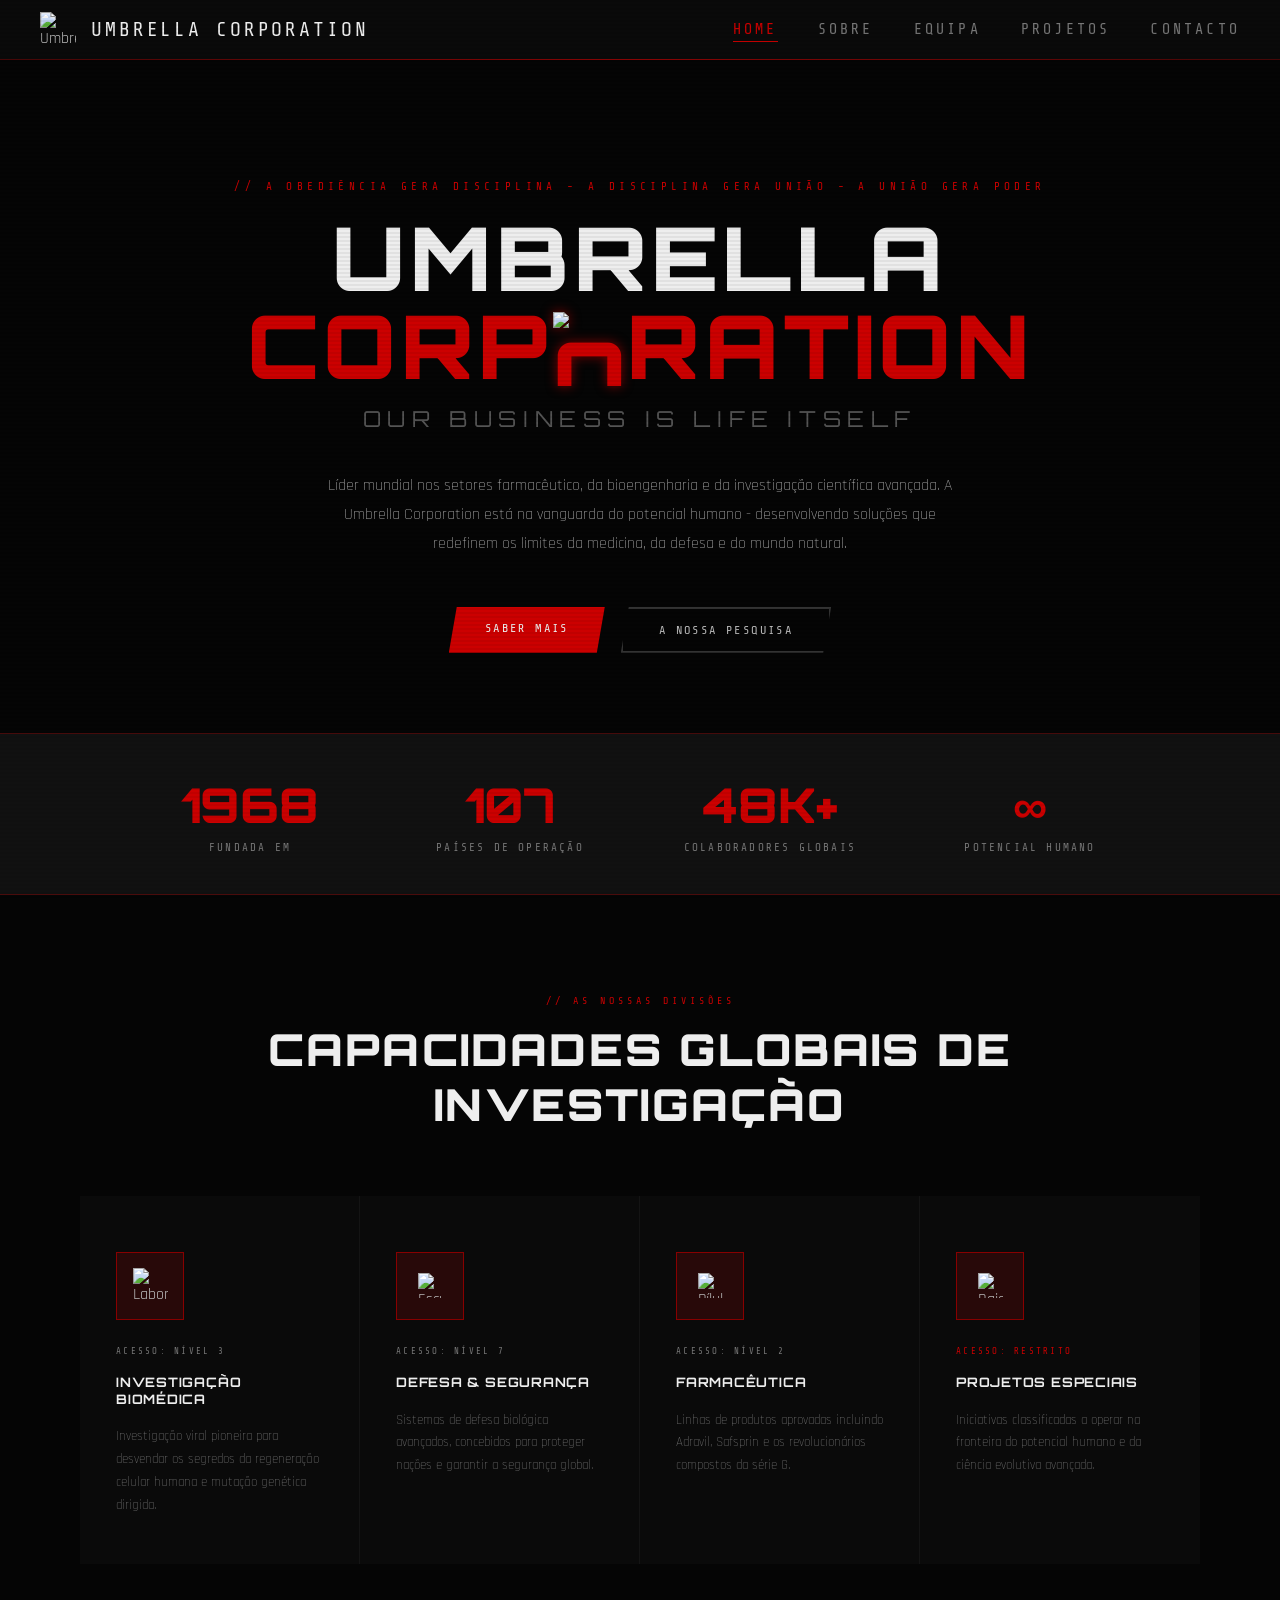
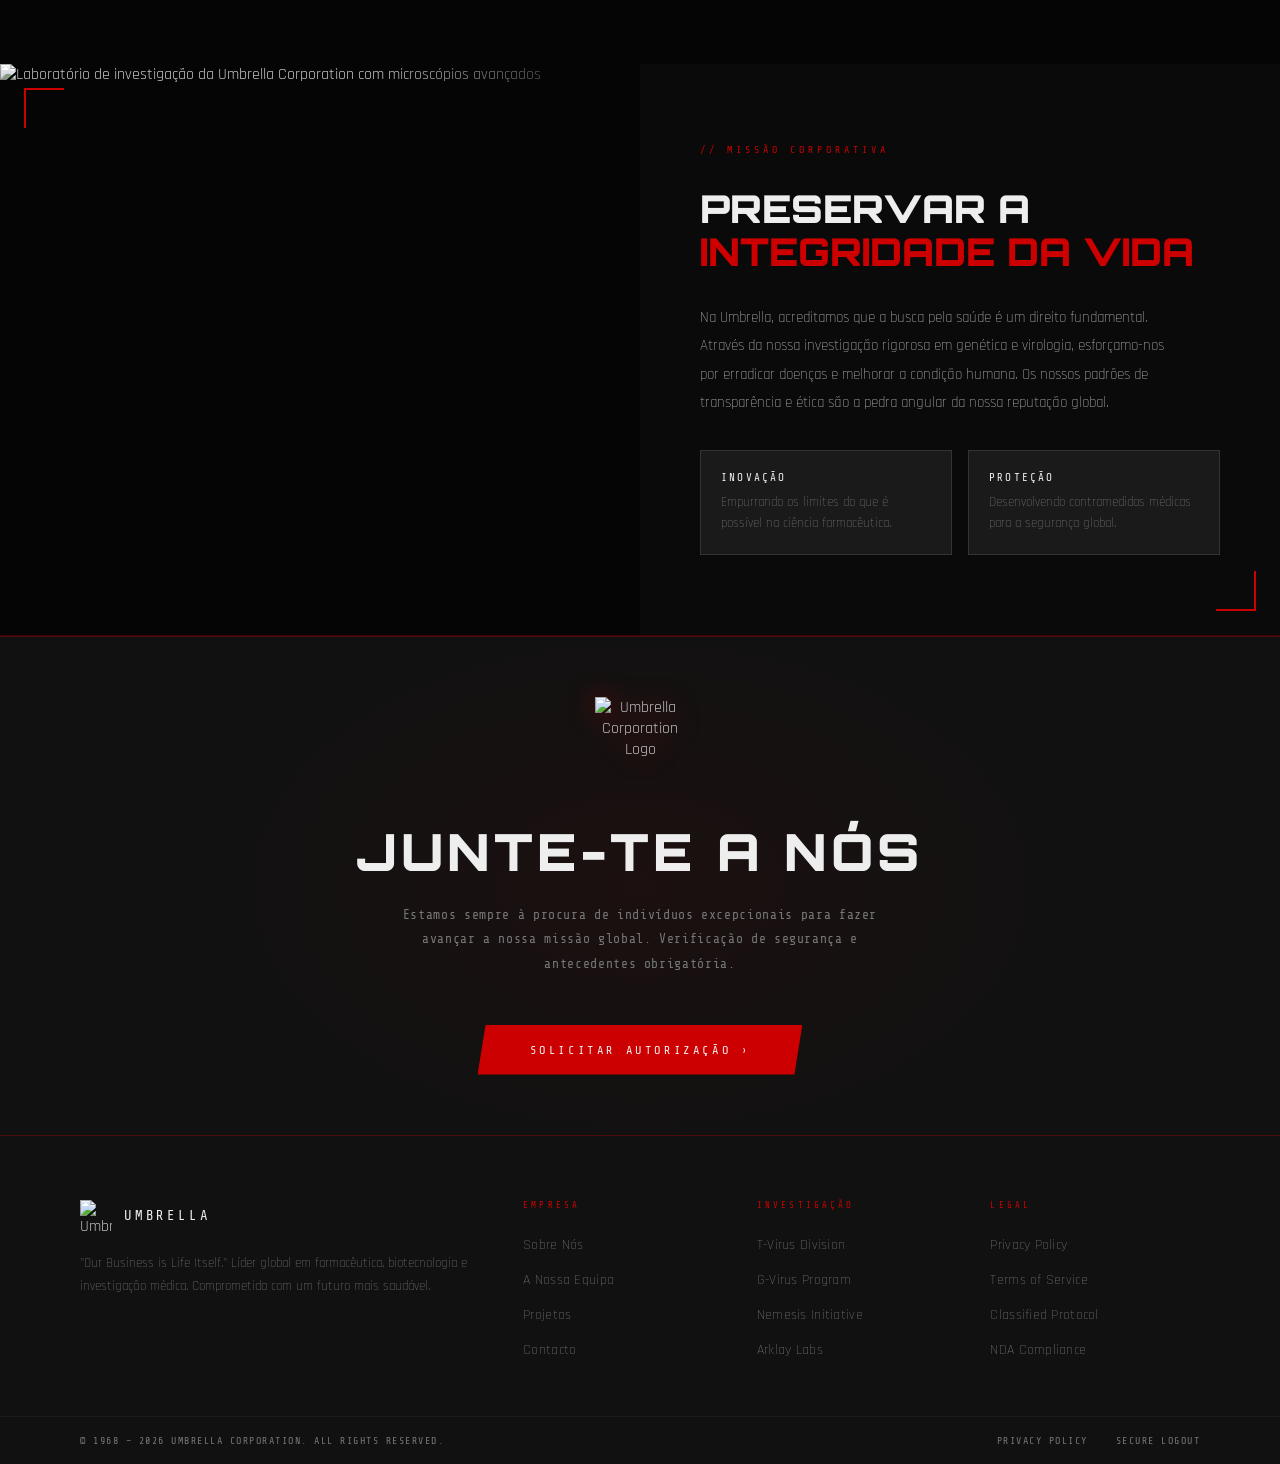
==== index.html @ db4bd9d7 "refactor code structure for improved readability and maintainability" ====
<!doctype html>
<html lang="pt-PT">
  <head>
    <meta charset="UTF-8" />
    <meta name="viewport" content="width=device-width, initial-scale=1.0" />
    <meta name="author" content="Sofia Teixeira e Gonçalo Pereira" />
    <title>Umbrella Corp</title>
    <link
      href="https://fonts.googleapis.com/css2?family=Orbitron:wght@400;600;700;900&family=Share+Tech+Mono&family=Rajdhani:wght@300;400;500;600&display=swap"
      rel="stylesheet"
    />
    <link rel="stylesheet" href="style.css" />
    <link
      rel="icon"
      href="images/umbrellacorporation-logo.png"
      type="image/png"
    />
  </head>
  <body>
    <header class="header">
      <div class="header-logo">
        <img
          src="images/umbrellacorporation-logo.png"
          alt="Umbrella Corp Logo"
          class="logo-img"
        />
        <span class="logo-text">UMBRELLA CORPORATION</span>
      </div>

      <nav class="header-nav">
        <a href="index.html" class="nav-link nav-link--active">HOME</a>
        <a href="sobre.html" class="nav-link">SOBRE</a>
        <a href="equipa.html" class="nav-link">EQUIPA</a>
        <a href="projetos.html" class="nav-link">PROJETOS</a>
        <a href="contacto.html" class="nav-link">CONTACTO</a>
      </nav>
    </header>

    <main>
      <section class="home-hero">
        <div class="hero-tagline">
          // A obediência gera disciplina - A disciplina gera união - A união
          gera poder
        </div>
        <div class="hero-title">
          Umbrella<br /><span
            >CORP<img
              src="images/umbrellacorporation-logo.png"
              alt="O"
              class="corp-logo-inline"
            />RATI<span class="corp-o-last">O</span>N</span
          >
        </div>
        <div class="hero-sub">Our Business is Life Itself</div>
        <p class="hero-desc">
          Líder mundial nos setores farmacêutico, da bioengenharia e da
          investigação científica avançada. A Umbrella Corporation está na
          vanguarda do potencial humano - desenvolvendo soluções que redefinem
          os limites da medicina, da defesa e do mundo natural.
        </p>
        <div class="hero-btns">
          <a href="#stats" class="btn btn-primary">Saber mais</a>
          <a href="projetos.html" class="btn btn-outline">A nossa pesquisa</a>
        </div>
      </section>

      <section id="stats" class="section-stats">
        <div class="stats-grid">
          <div class="stat-item">
            <span class="stat-number">1968</span>
            <span class="stat-label">Fundada em</span>
          </div>
          <div class="stat-item">
            <span class="stat-number">107</span>
            <span class="stat-label">Países de operação</span>
          </div>
          <div class="stat-item">
            <span class="stat-number">48K+</span>
            <span class="stat-label">Colaboradores globais</span>
          </div>
          <div class="stat-item">
            <span class="stat-number">∞</span>
            <span class="stat-label">Potencial humano</span>
          </div>
        </div>
      </section>

      <section class="section-divisions">
        <div class="section-header">
          <span class="section-tag">// As nossas divisões</span>
          <h2 class="section-title">Capacidades Globais de Investigação</h2>
        </div>
        <div class="divisions-grid">
          <article class="division-card">
            <div class="division-icon">
              <img
                src="images/laboratory-icon.png"
                alt="Laboratório"
                width="35px"
                height="35px"
                display="center"
              />
            </div>
            <div class="division-access">Acesso: Nível 3</div>
            <div class="division-name">Investigação Biomédica</div>
            <p class="division-desc">
              Investigação viral pioneira para desvendar os segredos da
              regeneração celular humana e mutação genética dirigida.
            </p>
          </article>
          <article class="division-card">
            <div class="division-icon">
              <img
                src="images/shield-icon.png"
                alt="Escudo"
                class="division-icon-img"
              />
            </div>
            <div class="division-access">Acesso: Nível 7</div>
            <div class="division-name">Defesa &amp; Segurança</div>
            <p class="division-desc">
              Sistemas de defesa biológica avançados, concebidos para proteger
              nações e garantir a segurança global.
            </p>
          </article>
          <article class="division-card">
            <div class="division-icon">
              <img
                src="images/pill-icon.png"
                alt="Pílula"
                class="division-icon-img"
              />
            </div>
            <div class="division-access">Acesso: Nível 2</div>
            <div class="division-name">Farmacêutica</div>
            <p class="division-desc">
              Linhas de produtos aprovadas incluindo Adravil, Safsprin e os
              revolucionários compostos da série G.
            </p>
          </article>
          <article class="division-card">
            <div class="division-icon">
              <img
                src="images/flash-icon.png"
                alt="Raio"
                class="division-icon-img"
              />
            </div>
            <div class="division-access classified">Acesso: Restrito</div>
            <div class="division-name">Projetos Especiais</div>
            <p class="division-desc">
              Iniciativas classificadas a operar na fronteira do potencial
              humano e da ciência evolutiva avançada.
            </p>
          </article>
        </div>
      </section>

      <section class="section-about-split">
        <div class="about-img-col">
          <img
            src="images/laboratory-landscape.jpg"
            alt="Laboratório de investigação da Umbrella Corporation com microscópios avançados"
          />
        </div>
        <div class="about-text-col">
          <span class="about-eyebrow">// Missão corporativa</span>
          <h2 class="about-heading">
            Preservar a
            <br /><em>Integridade da Vida</em>
          </h2>
          <p class="about-body">
            Na Umbrella, acreditamos que a busca pela saúde é um direito
            fundamental. Através da nossa investigação rigorosa em genética e
            virologia, esforçamo-nos por erradicar doenças e melhorar a condição
            humana. Os nossos padrões de transparência e ética são a pedra
            angular da nossa reputação global.
          </p>
          <div class="about-pillars">
            <div class="pillar">
              <div class="pillar-name">Inovação</div>
              <div class="pillar-desc">
                Empurrando os limites do que é possível na ciência farmacêutica.
              </div>
            </div>
            <div class="pillar">
              <div class="pillar-name">Proteção</div>
              <div class="pillar-desc">
                Desenvolvendo contramedidas médicas para a segurança global.
              </div>
            </div>
          </div>
        </div>
      </section>

      <section class="section-join">
        <img
          src="images/umbrellacorporation-logo.png"
          alt="Umbrella Corporation Logo"
          class="join-logo"
        />
        <h2 class="join-title">Junte-te a Nós</h2>
        <p class="join-sub">
          Estamos sempre à procura de indivíduos excepcionais para fazer avançar
          a nossa missão global. Verificação de segurança e antecedentes
          obrigatória.
        </p>
        <a href="contacto.html" class="btn-join">Solicitar Autorização</a>
      </section>
    </main>

    <footer class="footer">
      <div class="footer-top">
        <div class="footer-brand">
          <div class="footer-brand-row">
            <img
              src="images/umbrellacorporation-logo.png"
              alt="Umbrella Corp Logo"
              class="footer-logo"
            />
            <span class="footer-name">Umbrella</span>
          </div>
          <p class="footer-tagline">
            "Our Business is Life Itself." Líder global em farmacêutica,
            biotecnologia e investigação médica. Comprometida com um futuro mais
            saudável.
          </p>
        </div>

        <div class="footer-col">
          <span class="footer-col-title">Empresa</span>
          <ul class="footer-col-list">
            <li><a href="sobre.html">Sobre Nós</a></li>
            <li><a href="equipa.html">A Nossa Equipa</a></li>
            <li><a href="projetos.html">Projetos</a></li>
            <li><a href="contacto.html">Contacto</a></li>
          </ul>
        </div>

        <div class="footer-col">
          <span class="footer-col-title">Investigação</span>
          <ul class="footer-col-list">
            <li><a href="projetos.html">T-Virus Division</a></li>
            <li><a href="projetos.html">G-Virus Program</a></li>
            <li><a href="projetos.html">Nemesis Initiative</a></li>
            <li><a href="projetos.html">Arklay Labs</a></li>
          </ul>
        </div>

        <div class="footer-col">
          <span class="footer-col-title">Legal</span>
          <ul class="footer-col-list">
            <li><a href="#">Privacy Policy</a></li>
            <li><a href="#">Terms of Service</a></li>
            <li><a href="#">Classified Protocol</a></li>
            <li><a href="#">NDA Compliance</a></li>
          </ul>
        </div>
      </div>

      <div class="footer-bottom">
        <div class="footer-bottom-inner">
          <p class="footer-copy">
            &copy; 1968 – 2026 Umbrella Corporation. All Rights Reserved.
          </p>
          <div class="footer-bottom-links">
            <a href="#" class="footer-bottom-link">Privacy Policy</a>
            <a href="#" class="footer-bottom-link">Secure Logout</a>
          </div>
        </div>
      </div>
    </footer>
  </body>
</html>
---- style.css ----
@import url("https://fonts.googleapis.com/css2?family=Orbitron:wght@400;600;700;900&family=Share+Tech+Mono&family=Rajdhani:wght@300;400;500;600&display=swap");

*,
*::before,
*::after {
  box-sizing: border-box;
  margin: 0;
  padding: 0;
}

:root {
  --red: #cc0000;
  --red-bright: #ff1a1a;
  --red-dark: #880000;
  --red-dim: rgba(204, 0, 0, 0.3);
  --black: #050505;
  --dark: #0a0a0a;
  --dark2: #111111;
  --dark3: #1a1a1a;
  --gray: #333333;
  --gray2: #555555;
  --light: #bbbbbb;
  --white: #eeeeee;
  --bg: #0a0a0a;
  --text: #eeeeee;
  --text-dim: #777777;
  --font-head: "Orbitron", sans-serif;
  --font-mono: "Share Tech Mono", monospace;
  --font-body: "Rajdhani", sans-serif;
}

html {
  scroll-behavior: smooth;
}

body {
  background: var(--black);
  color: var(--light);
  font-family: var(--font-body);
  font-size: 16px;
  min-height: 100vh;
  display: flex;
  flex-direction: column;
}

body::after {
  content: "";
  position: fixed;
  inset: 0;
  background: repeating-linear-gradient(
    0deg,
    transparent,
    transparent 2px,
    rgba(0, 0, 0, 0.05) 2px,
    rgba(0, 0, 0, 0.05) 4px
  );
  pointer-events: none;
  z-index: 9997;
}

main {
  flex: 1;
}

/* header */
.header {
  display: flex;
  align-items: center;
  justify-content: space-between;
  padding: 0 40px;
  height: 60px;
  background-color: var(--bg);
  border-bottom: 1px solid var(--red-dim);
  position: relative;
}

/* linha vermelha header */
.header::after {
  content: "";
  position: absolute;
  bottom: -1px;
  left: 0;
  right: 0;
  height: 1px;
  background: linear-gradient(90deg, transparent, var(--red), transparent);
  opacity: 0.5;
}

/* logo */
.header-logo {
  display: flex;
  align-items: center;
  gap: 15px;
  flex-shrink: 0;
}

.logo-img {
  width: 36px;
  height: 36px;
  object-fit: contain;
}

@keyframes rotate-slow {
  from {
    transform: rotate(0deg);
  }
  to {
    transform: rotate(360deg);
  }
}

.logo-text {
  font-family: var(--font-mono);
  font-size: 20px;
  letter-spacing: 2.88px;
  color: var(--text);
  white-space: nowrap;
}

/* navbar */
.header-nav {
  display: flex;
  align-items: center;
  gap: 40px;
  margin-left: auto;
}

.nav-link {
  font-family: var(--font-mono);
  font-size: 15px;
  letter-spacing: 3.2px;
  color: var(--text-dim);
  text-decoration: none;
  position: relative;
  transition: color 0.2s ease;
}

.nav-link::after {
  content: "";
  position: absolute;
  bottom: -4px;
  left: 0;
  right: 0;
  height: 1px;
  background: var(--red);
  transform: scaleX(0);
  transform-origin: left;
  transition: transform 0.25s ease;
}

.nav-link:hover {
  color: var(--text);
}

.nav-link:hover::after {
  transform: scaleX(1);
}

.nav-link--active {
  color: var(--red);
}

.nav-link--active::after {
  transform: scaleX(1);
}

/* footer */
.footer {
  border-top: 1px solid var(--red-dim);
  background: var(--dark2);
  margin-top: auto;
}

/* top section: brand + 3 col nav */
.footer-top {
  max-width: 1200px;
  margin: 0 auto;
  padding: 64px 40px 56px;
  display: grid;
  grid-template-columns: 1.4fr 0.7fr 0.7fr 0.7fr;
  gap: 24px;
}

.footer-brand {
  display: flex;
  flex-direction: column;
  gap: 20px;
}

.footer-brand-row {
  display: flex;
  align-items: center;
  gap: 12px;
}

.footer-logo {
  width: 32px;
  height: 32px;
  object-fit: contain;
}

.footer-name {
  font-family: var(--font-mono);
  font-size: 14px;
  letter-spacing: 0.2em;
  color: var(--white);
  text-transform: uppercase;
}

.footer-tagline {
  font-family: var(--font-body);
  font-size: 13px;
  color: var(--text-dim);
  line-height: 1.8;
  font-weight: 300;
}

/* nav columns */
.footer-col-title {
  font-family: var(--font-mono);
  font-size: 9px;
  letter-spacing: 0.35em;
  color: var(--red);
  text-transform: uppercase;
  margin-bottom: 24px;
  display: block;
}

.footer-col-list {
  list-style: none;
  display: flex;
  flex-direction: column;
  gap: 14px;
}

.footer-col-list li a {
  font-family: var(--font-body);
  font-size: 14px;
  font-weight: 300;
  color: var(--text-dim);
  text-decoration: none;
  letter-spacing: 0.02em;
  transition: color 0.2s;
}

.footer-col-list li a:hover {
  color: var(--white);
}

/* bottom bar */
.footer-bottom {
  border-top: 1px solid rgba(255, 255, 255, 0.04);
}

.footer-bottom-inner {
  max-width: 1200px;
  margin: 0 auto;
  padding: 18px 40px;
  display: flex;
  align-items: center;
  justify-content: space-between;
  gap: 20px;
}

.footer-copy {
  font-family: var(--font-mono);
  font-size: 10px;
  color: var(--text-dim);
  letter-spacing: 0.15em;
  text-transform: uppercase;
}

.footer-bottom-links {
  display: flex;
  gap: 28px;
}

.footer-bottom-link {
  font-family: var(--font-mono);
  font-size: 10px;
  letter-spacing: 0.15em;
  color: var(--text-dim);
  text-decoration: none;
  text-transform: uppercase;
  transition: color 0.2s;
}

.footer-bottom-link:hover {
  color: var(--white);
}

/* legacy aliases — kept so old classes don't break anything */
.footer-inner {
  display: none;
}
.footer-nav {
  display: none;
}
.footer-link {
  display: none;
}

/* page hero */
.page-hero {
  padding: 100px 40px 100px;
  text-align: center;
  border-bottom: 1px solid var(--red-dim);
  position: relative;
}

.page-hero::before {
  content: "";
  position: absolute;
  inset: 0;
  background: radial-gradient(
    ellipse 60% 80% at 50% 0%,
    rgba(204, 0, 0, 0.05) 0%,
    transparent 70%
  );
  pointer-events: none;
}

.page-title {
  font-family: var(--font-head);
  font-size: clamp(32px, 4.5vw, 56px);
  font-weight: 900;
  color: var(--white);
  text-transform: uppercase;
  letter-spacing: 0.05em;
  line-height: 1;
  margin-bottom: 12px;
}

.page-title span {
  color: var(--red);
}

.page-subtitle {
  font-family: var(--font-mono);
  font-size: 11px;
  letter-spacing: 0.35em;
  color: var(--gray2);
  text-transform: uppercase;
  margin-top: 8px;
}

/* home page */
/* hero */
.home-hero {
  position: relative;
  z-index: 10;
  display: flex;
  flex-direction: column;
  align-items: center;
  justify-content: center;
  flex: 1;
  padding: 120px 40px 80px;
  text-align: center;
}

.hero-tagline {
  font-family: var(--font-mono);
  font-size: 11px;
  letter-spacing: 0.4em;
  color: var(--red);
  text-transform: uppercase;
  margin-bottom: 20px;
}

.hero-title {
  font-family: var(--font-head);
  font-size: clamp(36px, 7vw, 88px);
  font-weight: 900;
  color: var(--white);
  line-height: 1;
  text-transform: uppercase;
  letter-spacing: 0.05em;
  margin-bottom: 10px;
}

.hero-title span {
  color: var(--red);
}

.corp-logo-inline {
  display: inline-block;
  width: 0.85em;
  height: 0.85em;
  vertical-align: middle;
  margin-bottom: 0.1em;
  object-fit: contain;
  animation: rotate-slow 12s linear infinite;
  filter: drop-shadow(0 0 6px rgba(204, 0, 0, 0.6));
}

.hero-sub {
  font-family: var(--font-head);
  font-size: clamp(14px, 2.5vw, 22px);
  font-weight: 400;
  color: var(--gray2);
  letter-spacing: 0.3em;
  text-transform: uppercase;
  margin-bottom: 40px;
}

.hero-desc {
  max-width: 640px;
  font-size: 16px;
  color: var(--light);
  line-height: 1.8;
  margin-bottom: 48px;
  font-weight: 300;
}

.hero-btns {
  display: flex;
  gap: 16px;
  flex-wrap: wrap;
  justify-content: center;
}

.btn {
  font-family: var(--font-mono);
  font-size: 12px;
  letter-spacing: 0.2em;
  text-transform: uppercase;
  padding: 14px 36px;
  cursor: pointer;
  border: none;
  transition: all 0.25s;
  text-decoration: none;
  display: inline-block;
}
.btn-primary {
  background: var(--red);
  color: var(--white);
  clip-path: polygon(8px 0%, 100% 0%, calc(100% - 8px) 100%, 0% 100%);
}
.btn-primary:hover {
  background: var(--red-bright);
  transform: translateY(-2px);
  box-shadow: 0 8px 24px rgba(204, 0, 0, 0.4);
}
.btn-outline {
  background: transparent;
  color: var(--light);
  border: 2px solid var(--gray);
  clip-path: polygon(8px 0%, 100% 0%, calc(100% - 8px) 100%, 0% 100%);
}
.btn-outline:hover {
  border-color: var(--red);
  color: var(--red-bright);
  transform: translateY(-2px);
}

/* section stats */
.section-stats {
  border-top: 1px solid var(--red-dim);
  border-bottom: 1px solid var(--red-dim);
  padding: 40px;
  background: var(--dark2);
}

.stats-grid {
  display: grid;
  grid-template-columns: repeat(4, 1fr);
  gap: 40px;
  max-width: 1000px;
  margin: 0 auto;
  text-align: center;
}

.stat-item {
  display: flex;
  flex-direction: column;
  gap: 6px;
}

.stat-number {
  font-family: var(--font-head);
  font-size: clamp(28px, 4vw, 48px);
  font-weight: 900;
  color: var(--red);
}

.stat-label {
  font-family: var(--font-mono);
  font-size: 11px;
  letter-spacing: 0.2em;
  color: var(--text-dim);
  text-transform: uppercase;
}

/* section divisions */
.section-divisions {
  padding: 100px 40px;
  max-width: 1200px;
  margin: 0 auto;
}

.section-header {
  text-align: center;
  margin-bottom: 64px;
}

.section-tag {
  font-family: var(--font-mono);
  font-size: 10px;
  letter-spacing: 0.4em;
  color: var(--red);
  text-transform: uppercase;
  display: block;
  margin-bottom: 16px;
}

.section-title {
  font-family: var(--font-head);
  font-size: clamp(22px, 4vw, 44px);
  font-weight: 900;
  color: var(--white);
  text-transform: uppercase;
  letter-spacing: 0.05em;
}

.divisions-grid {
  display: grid;
  grid-template-columns: repeat(4, 1fr);
  gap: 0;
  max-width: 1400px;
  margin: 0 auto;
}

.division-card {
  background: var(--dark);
  padding: 56px 36px 48px;
  display: flex;
  flex-direction: column;
  gap: 18px;
  transition: background 0.3s ease;
  position: relative;
  border-right: 1px solid rgba(255, 255, 255, 0.04);
}

.division-card:last-child {
  border-right: none;
}

.division-card::after {
  content: "";
  position: absolute;
  bottom: 0;
  left: 0;
  right: 0;
  height: 2px;
  background: var(--red);
  transform: scaleX(0);
  transform-origin: left;
  transition: transform 0.4s ease;
}

.division-card:hover {
  background: #0f0f0f;
}
.division-card:hover::after {
  transform: scaleX(1);
}

.division-icon {
  width: 68px;
  height: 68px;
  background: rgba(204, 0, 0, 0.15);
  border: 1px solid var(--red-dark);
  display: flex;
  align-items: center;
  justify-content: center;
  flex-shrink: 0;
  margin-bottom: 8px;
}

.division-icon-img {
  width: 25px;
  height: 25px;
  object-fit: contain;
}

.division-access {
  font-family: var(--font-mono);
  font-size: 9px;
  letter-spacing: 0.25em;
  color: var(--text-dim);
  text-transform: uppercase;
}

.division-access.classified {
  color: var(--red);
}

.division-name {
  font-family: var(--font-head);
  font-size: 13px;
  font-weight: 700;
  color: var(--white);
  text-transform: uppercase;
  letter-spacing: 0.06em;
  line-height: 1.3;
}

.division-desc {
  font-size: 13px;
  color: var(--text-dim);
  line-height: 1.75;
  font-weight: 300;
  font-family: var(--font-body);
}

/* section about split */
.section-about-split {
  display: grid;
  grid-template-columns: 1fr 1fr;
  gap: 0;
  border-bottom: 1px solid var(--red-dim);
  overflow: hidden;
}

.about-img-col {
  position: relative;
  min-height: 500px;
  overflow: hidden;
}

.about-img-col img {
  width: 100%;
  height: 100%;
  object-fit: cover;
  filter: grayscale(80%) contrast(1.1);
  display: block;
}

.about-img-col::after {
  content: "";
  position: absolute;
  inset: 0;
  background: linear-gradient(to right, transparent 60%, var(--black));
  pointer-events: none;
}

.about-img-col::before {
  content: "";
  position: absolute;
  top: 24px;
  left: 24px;
  width: 40px;
  height: 40px;
  border-top: 2px solid var(--red);
  border-left: 2px solid var(--red);
  z-index: 2;
}

.about-text-col {
  background: var(--dark);
  padding: 80px 60px;
  display: flex;
  flex-direction: column;
  justify-content: center;
  gap: 32px;
  position: relative;
}

.about-text-col::before {
  content: "";
  position: absolute;
  bottom: 24px;
  right: 24px;
  width: 40px;
  height: 40px;
  border-bottom: 2px solid var(--red);
  border-right: 2px solid var(--red);
}

.about-eyebrow {
  font-family: var(--font-mono);
  font-size: 10px;
  letter-spacing: 0.4em;
  color: var(--red);
  text-transform: uppercase;
}

.about-heading {
  font-family: var(--font-head);
  font-size: clamp(24px, 3vw, 40px);
  font-weight: 900;
  color: var(--white);
  text-transform: uppercase;
  line-height: 1.1;
}

.about-heading em {
  font-style: normal;
  color: var(--red);
}

.about-body {
  font-size: 15px;
  line-height: 1.9;
  color: var(--light);
  font-weight: 300;
  max-width: 480px;
}

.about-pillars {
  display: grid;
  grid-template-columns: 1fr 1fr;
  gap: 16px;
}

.pillar {
  background: var(--dark3);
  border: 1px solid var(--gray);
  padding: 20px;
}

.pillar-name {
  font-family: var(--font-mono);
  font-size: 11px;
  letter-spacing: 0.2em;
  color: var(--white);
  text-transform: uppercase;
  margin-bottom: 8px;
}

.pillar-desc {
  font-size: 13px;
  color: var(--text-dim);
  line-height: 1.6;
  font-weight: 300;
}

/* join section */
.section-join {
  padding: 60px 40px;
  text-align: center;
  border-top: 1px solid var(--red-dim);
  position: relative;
  overflow: hidden;
  background: var(--dark2);
}

.section-join::before {
  content: "";
  position: absolute;
  inset: 0;
  background: radial-gradient(
    ellipse 50% 80% at 50% 50%,
    rgba(204, 0, 0, 0.06) 0%,
    transparent 70%
  );
  pointer-events: none;
}

.join-logo {
  width: 90px;
  height: 90px;
  object-fit: contain;
  margin: 0 auto 32px;
  display: block;
  filter: drop-shadow(0 0 12px rgba(204, 0, 0, 0.5));
}

.join-title {
  font-family: var(--font-head);
  font-size: clamp(24px, 4vw, 48px);
  font-weight: 900;
  color: var(--white);
  text-transform: uppercase;
  letter-spacing: 0.08em;
  margin-bottom: 20px;
  position: relative;
}

.join-sub {
  font-size: 14px;
  color: var(--text-dim);
  max-width: 500px;
  margin: 0 auto 48px;
  line-height: 1.8;
  font-family: var(--font-mono);
  letter-spacing: 0.05em;
  position: relative;
}

.btn-join {
  font-family: var(--font-mono);
  font-size: 12px;
  letter-spacing: 0.3em;
  text-transform: uppercase;
  padding: 18px 52px;
  cursor: pointer;
  background: var(--red);
  color: var(--white);
  border: none;
  clip-path: polygon(8px 0%, 100% 0%, calc(100% - 8px) 100%, 0% 100%);
  transition: all 0.25s;
  position: relative;
  text-decoration: none;
  display: inline-block;
}

.btn-join::after {
  content: " →";
  display: inline;
}

.btn-join:hover {
  background: var(--red-bright);
  transform: translateY(-3px);
  box-shadow: 0 12px 32px rgba(204, 0, 0, 0.5);
}

/* team page */
/* team members grid */
.section-members {
  padding: 100px 40px;
  max-width: 1400px;
  margin: 0 auto;
}

.members-grid {
  display: grid;
  grid-template-columns: repeat(3, 1fr);
  gap: 2px;
  background: var(--gray);
}

.member-card {
  position: relative;
  overflow: hidden;
  background: var(--dark);
  cursor: default;
  aspect-ratio: 3 / 4;
  display: flex;
  flex-direction: column;
  justify-content: flex-end;
}

.member-card img {
  position: absolute;
  inset: 0;
  width: 100%;
  height: 100%;
  object-fit: cover;
  filter: grayscale(60%) brightness(0.6);
  transition:
    filter 0.5s ease,
    transform 0.5s ease;
}

.member-card:hover img {
  filter: grayscale(20%) brightness(0.5);
  transform: scale(1.04);
}

.member-dept-badge {
  position: absolute;
  top: 20px;
  left: 20px;
  background: var(--red);
  font-family: var(--font-mono);
  font-size: 9px;
  letter-spacing: 0.2em;
  color: var(--white);
  text-transform: uppercase;
  padding: 5px 12px;
  z-index: 2;
}

.member-info {
  position: relative;
  z-index: 2;
  padding: 28px 28px 32px;
  background: linear-gradient(to top, rgba(5, 5, 5, 0.97) 60%, transparent);
}

.member-name {
  font-family: var(--font-head);
  font-size: 16px;
  font-weight: 700;
  color: var(--white);
  margin-bottom: 4px;
  letter-spacing: 0.04em;
  text-transform: uppercase;
}

.member-role {
  font-family: var(--font-mono);
  font-size: 11px;
  color: var(--red);
  letter-spacing: 0.15em;
  text-transform: uppercase;
  margin-bottom: 12px;
  display: block;
}

.member-desc {
  font-size: 13px;
  color: var(--text-dim);
  line-height: 1.7;
  font-weight: 300;
  margin-bottom: 16px;
  max-height: 0;
  overflow: hidden;
  transition:
    max-height 0.4s ease,
    opacity 0.4s ease;
  opacity: 0;
}

.member-card:hover .member-desc {
  max-height: 80px;
  opacity: 1;
}

.member-links {
  display: flex;
  gap: 12px;
}

.member-link {
  width: 32px;
  height: 32px;
  border: 1px solid var(--gray);
  display: flex;
  align-items: center;
  justify-content: center;
  transition:
    border-color 0.2s,
    background 0.2s;
}

.member-link:hover {
  border-color: var(--red);
  background: rgba(204, 0, 0, 0.15);
}

.member-link svg {
  width: 14px;
  height: 14px;
  stroke: var(--light);
  fill: none;
  stroke-width: 1.5;
  stroke-linecap: round;
  stroke-linejoin: round;
}

/* data table */
.section-team-table {
  padding: 80px 40px;
  background: var(--dark2);
  border-top: 1px solid var(--red-dim);
  border-bottom: 1px solid var(--red-dim);
}

.section-team-table .section-header {
  max-width: 1200px;
  margin: 0 auto 48px;
  text-align: left;
}

.table-wrapper {
  max-width: 1200px;
  margin: 0 auto;
  overflow-x: auto;
}

.data-table {
  width: 100%;
  border-collapse: collapse;
  font-family: var(--font-mono);
  font-size: 13px;
}

.data-table thead tr {
  background: var(--red-dark);
  border-bottom: 2px solid var(--red);
}

.data-table th {
  padding: 16px 20px;
  text-align: left;
  font-size: 10px;
  letter-spacing: 0.3em;
  color: var(--white);
  text-transform: uppercase;
  font-weight: 600;
}

.data-table tbody tr {
  border-bottom: 1px solid rgba(255, 255, 255, 0.04);
  transition: background 0.2s;
}

.data-table tbody tr:hover {
  background: rgba(204, 0, 0, 0.05);
}

.data-table td {
  padding: 18px 20px;
  color: var(--light);
  letter-spacing: 0.04em;
  vertical-align: middle;
}

.data-table td strong {
  color: var(--white);
  font-weight: 600;
}

.access-badge {
  display: inline-block;
  padding: 3px 10px;
  font-size: 10px;
  letter-spacing: 0.2em;
  font-weight: 700;
  text-transform: uppercase;
  clip-path: polygon(4px 0%, 100% 0%, calc(100% - 4px) 100%, 0% 100%);
}

.access-10 {
  background: var(--red);
  color: var(--white);
}
.access-9 {
  background: rgba(204, 0, 0, 0.6);
  color: var(--white);
}
.access-7 {
  background: rgba(204, 0, 0, 0.3);
  color: var(--white);
}
.access-5 {
  background: rgba(100, 0, 0, 0.25);
  color: var(--gray2);
}

.data-table tfoot tr {
  border-top: 1px solid var(--red-dim);
}

.data-table tfoot td {
  padding: 14px 20px;
  font-size: 10px;
  color: var(--text-dim);
  letter-spacing: 0.15em;
  text-align: center;
  font-style: italic;
}

/* departments */
.section-departments {
  padding: 100px 40px;
  max-width: 1400px;
  margin: 0 auto;
}

.dept-grid {
  display: grid;
  grid-template-columns: repeat(3, 1fr);
  gap: 2px;
  background: var(--gray);
}

.dept-card {
  background: var(--dark);
  overflow: hidden;
  display: flex;
  flex-direction: column;
}

.dept-img {
  width: 100%;
  height: 220px;
  object-fit: cover;
  filter: grayscale(70%) brightness(0.6);
  display: block;
  transition: filter 0.4s;
}

.dept-card:hover .dept-img {
  filter: grayscale(30%) brightness(0.7);
}

.dept-info {
  padding: 32px 28px;
  flex: 1;
  display: flex;
  flex-direction: column;
  gap: 16px;
}

.dept-name {
  font-family: var(--font-head);
  font-size: 13px;
  font-weight: 700;
  color: var(--white);
  text-transform: uppercase;
  letter-spacing: 0.08em;
  padding-bottom: 12px;
  border-bottom: 1px solid var(--red-dim);
}

.dept-list {
  list-style: none;
  display: flex;
  flex-direction: column;
  gap: 10px;
}

.dept-list li {
  font-size: 13px;
  color: var(--text-dim);
  line-height: 1.5;
  padding-left: 16px;
  position: relative;
  font-family: var(--font-body);
  font-weight: 300;
}

.dept-list li::before {
  content: "—";
  position: absolute;
  left: 0;
  color: var(--red);
  font-size: 10px;
  top: 2px;
}

/* join team */
.section-join-team {
  padding: 80px 40px;
  text-align: center;
  border-top: 1px solid var(--red-dim);
  position: relative;
  overflow: hidden;
  background: var(--dark2);
}

.section-join-team::before {
  content: "";
  position: absolute;
  inset: 0;
  background: radial-gradient(
    ellipse 50% 80% at 50% 50%,
    rgba(204, 0, 0, 0.08) 0%,
    transparent 70%
  );
  pointer-events: none;
}

.join-eyebrow {
  font-family: var(--font-mono);
  font-size: 10px;
  letter-spacing: 0.4em;
  color: var(--red);
  text-transform: uppercase;
  display: block;
  margin-bottom: 24px;
}

.join-title {
  font-family: var(--font-head);
  font-size: clamp(24px, 4vw, 52px);
  font-weight: 900;
  color: var(--white);
  text-transform: uppercase;
  letter-spacing: 0.08em;
  margin-bottom: 20px;
  position: relative;
}

.join-sub {
  font-size: 13px;
  color: var(--text-dim);
  max-width: 520px;
  margin: 0 auto 48px;
  line-height: 1.9;
  font-family: var(--font-mono);
  letter-spacing: 0.05em;
  position: relative;
}

.btn-join {
  font-family: var(--font-mono);
  font-size: 12px;
  letter-spacing: 0.3em;
  text-transform: uppercase;
  padding: 18px 52px;
  cursor: pointer;
  background: var(--red);
  color: var(--white);
  border: none;
  clip-path: polygon(8px 0%, 100% 0%, calc(100% - 8px) 100%, 0% 100%);
  transition: all 0.25s;
  position: relative;
  text-decoration: none;
  display: inline-block;
}

.btn-join::after {
  content: " ›";
  display: inline;
}

.btn-join:hover {
  background: var(--red-bright);
  transform: translateY(-3px);
  box-shadow: 0 12px 32px rgba(204, 0, 0, 0.5);
}

/* projects page */
/* projects hero */
.projects-hero {
  position: relative;
  height: 340px;
  overflow: hidden;
  display: flex;
  align-items: center;
  justify-content: center;
  flex-direction: column;
  text-align: center;
  gap: 12px;
}

.projects-hero::after {
  content: "";
  position: absolute;
  inset: 0;
  background: linear-gradient(
    to bottom,
    rgba(5, 5, 5, 0.2) 0%,
    rgba(5, 5, 5, 0.85) 100%
  );
}

.projects-hero-content {
  position: relative;
  z-index: 2;
}
.projects-hero-title {
  font-family: var(--font-head);
  font-size: clamp(28px, 3.5vw, 44px);
  font-weight: 900;
  color: var(--white);
  text-transform: uppercase;
  letter-spacing: 0.06em;
  line-height: 1;
  margin-bottom: 14px;
}

.projects-hero-sub {
  font-family: var(--font-mono);
  font-size: 11px;
  letter-spacing: 0.35em;
  color: var(--red);
  text-transform: uppercase;
}

/* project grid */
.section-projects {
  padding: 100px 40px;
  max-width: 1400px;
  margin: 0 auto;
}

.projects-grid {
  display: grid;
  grid-template-columns: repeat(2, 1fr);
  gap: 2px;
  background: var(--gray);
}

.project-card {
  background: var(--dark);
  display: flex;
  flex-direction: column;
  position: relative;
}

.project-img-wrap {
  position: relative;
  overflow: hidden;
  height: 280px;
  flex-shrink: 0;
}

.project-img-wrap img {
  width: 100%;
  height: 100%;
  object-fit: cover;
  filter: grayscale(50%) brightness(0.65);
  transition:
    filter 0.5s ease,
    transform 0.5s ease;
  display: block;
}

.project-card:hover .project-img-wrap img {
  filter: grayscale(10%) brightness(0.6);
  transform: scale(1.04);
}

.project-status-badge {
  position: absolute;
  top: 16px;
  right: 16px;
  background: var(--red);
  font-family: var(--font-mono);
  font-size: 9px;
  letter-spacing: 0.2em;
  color: var(--white);
  text-transform: uppercase;
  padding: 5px 12px;
  z-index: 2;
}

.project-status-badge.classified {
  background: var(--dark3);
  border: 1px solid var(--red-dark);
  color: var(--red);
}

.project-code {
  font-family: var(--font-head);
  font-size: clamp(28px, 4vw, 48px);
  font-weight: 900;
  color: var(--red);
  letter-spacing: 0.04em;
  position: absolute;
  bottom: 16px;
  left: 24px;
  z-index: 2;
  text-shadow: 0 2px 16px rgba(0, 0, 0, 0.8);
}

.project-body {
  padding: 32px 32px 40px;
  display: flex;
  flex-direction: column;
  gap: 16px;
  flex: 1;
}

.project-title-row {
  display: flex;
  align-items: flex-start;
  gap: 16px;
}

.project-icon-box {
  width: 44px;
  height: 44px;
  background: rgba(204, 0, 0, 0.12);
  border: 1px solid var(--red-dark);
  display: flex;
  align-items: center;
  justify-content: center;
  flex-shrink: 0;
}

.project-icon-box svg {
  width: 20px;
  height: 20px;
  stroke: var(--red);
  fill: none;
  stroke-width: 1.5;
  stroke-linecap: round;
  stroke-linejoin: round;
}

.project-title-text {
  display: flex;
  flex-direction: column;
  gap: 4px;
}

.project-name {
  font-family: var(--font-head);
  font-size: 18px;
  font-weight: 700;
  color: var(--white);
  text-transform: uppercase;
  letter-spacing: 0.04em;
}

.project-category {
  font-family: var(--font-mono);
  font-size: 11px;
  color: var(--red);
  letter-spacing: 0.15em;
  text-transform: uppercase;
}

.project-clearance {
  display: flex;
  align-items: center;
  gap: 8px;
  font-family: var(--font-mono);
  font-size: 11px;
  color: var(--text-dim);
  letter-spacing: 0.1em;
}

.project-clearance svg {
  width: 13px;
  height: 13px;
  stroke: var(--text-dim);
  fill: none;
  stroke-width: 1.5;
  stroke-linecap: round;
  stroke-linejoin: round;
  flex-shrink: 0;
}

.project-desc {
  font-size: 14px;
  color: var(--light);
  line-height: 1.8;
  font-weight: 300;
  font-family: var(--font-body);
  border-top: 1px solid rgba(255, 255, 255, 0.05);
  padding-top: 16px;
}

.project-objectives-label {
  font-family: var(--font-mono);
  font-size: 10px;
  letter-spacing: 0.3em;
  color: var(--red);
  text-transform: uppercase;
  font-weight: 700;
  margin-bottom: 4px;
}

.project-objectives {
  list-style: none;
  display: flex;
  flex-direction: column;
  gap: 8px;
}

.project-objectives li {
  font-size: 13px;
  color: var(--text-dim);
  padding-left: 16px;
  position: relative;
  font-family: var(--font-body);
  font-weight: 300;
  line-height: 1.5;
}

.project-objectives li::before {
  content: "▸";
  position: absolute;
  left: 0;
  color: var(--red);
  font-size: 9px;
  top: 3px;
}

.project-link {
  display: inline-flex;
  align-items: center;
  gap: 8px;
  font-family: var(--font-mono);
  font-size: 10px;
  letter-spacing: 0.25em;
  color: var(--red);
  text-decoration: none;
  text-transform: uppercase;
  margin-top: auto;
  padding-top: 16px;
  border-top: 1px solid var(--red-dim);
  transition: color 0.2s;
}

.project-link:hover {
  color: var(--red-bright);
}

.project-link svg {
  width: 12px;
  height: 12px;
  stroke: currentColor;
  fill: none;
  stroke-width: 2;
  stroke-linecap: round;
  stroke-linejoin: round;
  transition: transform 0.2s;
}

.project-link:hover svg {
  transform: translateX(4px);
}

/* projects divider */
.projects-divider {
  max-width: 1400px;
  margin: 0 auto;
  padding: 0 40px;
  display: flex;
  align-items: center;
  gap: 20px;
}

.projects-divider hr {
  flex: 1;
  border: none;
  border-top: 1px solid var(--red-dim);
}

.projects-divider span {
  font-family: var(--font-mono);
  font-size: 9px;
  letter-spacing: 0.3em;
  color: var(--red-dark);
  text-transform: uppercase;
  white-space: nowrap;
}

/* section-clearance */
.section-clearance {
  padding: 80px 40px;
  display: flex;
  align-items: center;
  justify-content: center;
}

.clearance-box {
  max-width: 780px;
  width: 100%;
  border: 1px solid var(--red-dark);
  background: linear-gradient(
    135deg,
    rgba(136, 0, 0, 0.12) 0%,
    rgba(5, 5, 5, 0) 60%
  );
  padding: 60px 48px;
  text-align: center;
  position: relative;
  overflow: hidden;
}

.clearance-box::before {
  content: "";
  position: absolute;
  inset: 0;
  background: radial-gradient(
    ellipse 60% 60% at 50% 0%,
    rgba(204, 0, 0, 0.08) 0%,
    transparent 70%
  );
  pointer-events: none;
}

.clearance-icon {
  margin: 0 auto 28px;
  display: block;
  width: 48px;
  height: 48px;
  stroke: var(--red);
  fill: none;
  stroke-width: 1.5;
  stroke-linecap: round;
  stroke-linejoin: round;
  position: relative;
  z-index: 1;
}

.clearance-title {
  font-family: var(--font-head);
  font-size: clamp(18px, 3vw, 28px);
  font-weight: 900;
  color: var(--white);
  text-transform: uppercase;
  letter-spacing: 0.08em;
  margin-bottom: 20px;
  position: relative;
  z-index: 1;
}

.clearance-desc {
  font-size: 14px;
  color: var(--text-dim);
  line-height: 1.9;
  font-family: var(--font-mono);
  letter-spacing: 0.04em;
  max-width: 560px;
  margin: 0 auto 24px;
  position: relative;
  z-index: 1;
}

.clearance-warning {
  font-family: var(--font-mono);
  font-size: 10px;
  letter-spacing: 0.3em;
  color: var(--red);
  text-transform: uppercase;
  position: relative;
  z-index: 1;
}

/* ========================
   SOBRE PAGE
   ======================== */

.sobre-lead {
  max-width: 1200px;
  margin: 0 auto;
  padding: 80px 40px;
  display: grid;
  grid-template-columns: 1fr 1fr;
  gap: 80px;
  align-items: center;
  border-bottom: 1px solid var(--red-dim);
}

.sobre-lead-text .section-tag {
  text-align: left;
  margin-bottom: 20px;
}

.sobre-lead-heading {
  font-family: var(--font-head);
  font-size: clamp(24px, 3vw, 38px);
  font-weight: 900;
  color: var(--white);
  text-transform: uppercase;
  letter-spacing: 0.05em;
  line-height: 1.1;
  margin-bottom: 24px;
}

.sobre-lead-heading span {
  color: var(--red);
}

.sobre-lead-body {
  font-family: var(--font-body);
  font-size: 15px;
  color: var(--light);
  line-height: 1.9;
  font-weight: 300;
}

.sobre-lead-stats {
  display: grid;
  grid-template-columns: 1fr 1fr;
  gap: 2px;
  background: var(--gray);
}

.sobre-stat {
  background: var(--dark2);
  padding: 32px;
  display: flex;
  flex-direction: column;
  gap: 6px;
  transition: background 0.25s;
}

.sobre-stat:hover {
  background: var(--dark3);
}

.sobre-stat-num {
  font-family: var(--font-head);
  font-size: clamp(28px, 3vw, 40px);
  font-weight: 900;
  color: var(--red);
  letter-spacing: 0.04em;
}

.sobre-stat-label {
  font-family: var(--font-mono);
  font-size: 9px;
  letter-spacing: 0.3em;
  color: var(--text-dim);
  text-transform: uppercase;
}

.section-sobre-cards {
  padding: 100px 40px;
  max-width: 1200px;
  margin: 0 auto;
}

.sobre-cards-grid {
  display: grid;
  grid-template-columns: repeat(3, 1fr);
  gap: 2px;
  background: var(--gray);
}

.sobre-card {
  background: var(--dark);
  padding: 40px 32px;
  position: relative;
  overflow: hidden;
  transition: background 0.3s;
}

.sobre-card:hover {
  background: #0f0f0f;
}

.sobre-card::before {
  content: "";
  position: absolute;
  top: 0;
  left: 0;
  right: 0;
  height: 2px;
  background: linear-gradient(90deg, var(--red), transparent);
  transform: scaleX(0);
  transform-origin: left;
  transition: transform 0.4s ease;
}

.sobre-card:hover::before {
  transform: scaleX(1);
}

.sobre-card-tag {
  font-family: var(--font-mono);
  font-size: 9px;
  letter-spacing: 0.35em;
  color: var(--red);
  text-transform: uppercase;
  margin-bottom: 16px;
  display: block;
}

.sobre-card-title {
  font-family: var(--font-head);
  font-size: 16px;
  font-weight: 700;
  color: var(--white);
  text-transform: uppercase;
  letter-spacing: 0.06em;
  margin-bottom: 20px;
  line-height: 1.2;
}

.sobre-card-body {
  font-family: var(--font-body);
  font-size: 14px;
  color: var(--light);
  line-height: 1.9;
  font-weight: 300;
  border-top: 1px solid rgba(255, 255, 255, 0.05);
  padding-top: 16px;
}

.sobre-card-list {
  list-style: none;
  display: flex;
  flex-direction: column;
  gap: 10px;
  margin-top: 16px;
  border-top: 1px solid rgba(255, 255, 255, 0.05);
  padding-top: 16px;
}

.sobre-card-list li {
  font-family: var(--font-body);
  font-size: 13px;
  color: var(--text-dim);
  padding-left: 16px;
  position: relative;
  font-weight: 300;
  line-height: 1.5;
}

.sobre-card-list li::before {
  content: "▸";
  position: absolute;
  left: 0;
  color: var(--red);
  font-size: 9px;
  top: 3px;
}

/* ========================
   CONTACT PAGE
   ======================== */

.section-contact {
  padding: 100px 40px;
  max-width: 1200px;
  margin: 0 auto;
  display: grid;
  grid-template-columns: 1.4fr 1fr;
  gap: 48px;
  align-items: start;
}

.contact-form-wrap {
  background: var(--dark2);
  border: 1px solid rgba(255, 255, 255, 0.05);
  padding: 48px;
  position: relative;
}

.contact-form-wrap::before {
  content: "";
  position: absolute;
  top: 0;
  left: 0;
  right: 0;
  height: 2px;
  background: linear-gradient(90deg, var(--red), transparent);
}

.form-title {
  font-family: var(--font-mono);
  font-size: 9px;
  letter-spacing: 0.35em;
  color: var(--red);
  text-transform: uppercase;
  margin-bottom: 32px;
  display: block;
}

.form-group {
  display: flex;
  flex-direction: column;
  gap: 8px;
  margin-bottom: 24px;
}

.form-label {
  font-family: var(--font-mono);
  font-size: 10px;
  letter-spacing: 0.25em;
  color: var(--text-dim);
  text-transform: uppercase;
}

.form-input,
.form-select,
.form-textarea {
  background: var(--dark3);
  border: 1px solid var(--gray);
  color: var(--text);
  font-family: var(--font-mono);
  font-size: 13px;
  padding: 13px 16px;
  transition:
    border-color 0.2s,
    box-shadow 0.2s;
  outline: none;
  width: 100%;
  letter-spacing: 0.05em;
  appearance: none;
  -webkit-appearance: none;
}

.form-input:focus,
.form-select:focus,
.form-textarea:focus {
  border-color: var(--red);
  box-shadow: 0 0 0 2px var(--red-dim);
}

.form-input::placeholder {
  color: var(--gray2);
}

.form-textarea {
  resize: vertical;
  min-height: 130px;
  line-height: 1.7;
  font-family: var(--font-body);
  font-size: 14px;
}

.form-select {
  background-image: url("data:image/svg+xml,%3Csvg xmlns='http://www.w3.org/2000/svg' viewBox='0 0 24 24' fill='none' stroke='%23555555' stroke-width='2'%3E%3Cpolyline points='6 9 12 15 18 9'/%3E%3C/svg%3E");
  background-repeat: no-repeat;
  background-position: right 14px center;
  background-size: 14px;
  cursor: pointer;
  padding-right: 40px;
}

.form-select option {
  background: var(--dark3);
  color: var(--text);
}

.form-row {
  display: grid;
  grid-template-columns: 1fr 1fr;
  gap: 20px;
}

.form-error {
  font-family: var(--font-mono);
  font-size: 10px;
  letter-spacing: 0.15em;
  color: var(--red-bright);
  display: block;
  min-height: 14px;
}

.form-submit {
  font-family: var(--font-mono);
  font-size: 12px;
  letter-spacing: 0.3em;
  text-transform: uppercase;
  padding: 16px 40px;
  background: var(--red);
  color: var(--white);
  border: none;
  clip-path: polygon(8px 0%, 100% 0%, calc(100% - 8px) 100%, 0% 100%);
  cursor: pointer;
  transition: all 0.25s;
  margin-top: 8px;
  margin-bottom: 60px;
  width: 100%;
}

.form-submit:hover {
  background: var(--red-bright);
  box-shadow: 0 8px 28px rgba(204, 0, 0, 0.4);
  transform: translateY(-2px);
}

.form-success {
  margin-top: 20px;
  padding: 16px 20px;
  border: 1px solid var(--red-dark);
  background: rgba(136, 0, 0, 0.15);
  font-family: var(--font-mono);
  font-size: 11px;
  letter-spacing: 0.2em;
  color: var(--red);
  text-transform: uppercase;
  text-align: center;
  display: none;
}

.form-success.visible {
  display: block;
}

/* contact info panel */
.contact-info-panel {
  display: flex;
  flex-direction: column;
  gap: 2px;
}

.contact-info-block {
  background: var(--dark2);
  border: 1px solid rgba(255, 255, 255, 0.04);
  padding: 28px 32px;
  position: relative;
}

.contact-info-block:first-child::before {
  content: "";
  position: absolute;
  top: 0;
  left: 0;
  right: 0;
  height: 2px;
  background: linear-gradient(90deg, var(--red), transparent);
}

.contact-info-label {
  font-family: var(--font-mono);
  font-size: 9px;
  letter-spacing: 0.35em;
  color: var(--red);
  text-transform: uppercase;
  margin-bottom: 14px;
  display: block;
}

.contact-info-entry {
  display: flex;
  flex-direction: column;
  gap: 4px;
  margin-bottom: 14px;
}

.contact-info-entry:last-child {
  margin-bottom: 0;
}

.contact-info-key {
  font-family: var(--font-mono);
  font-size: 10px;
  letter-spacing: 0.2em;
  color: var(--text-dim);
  text-transform: uppercase;
}

.contact-info-val {
  font-family: var(--font-body);
  font-size: 14px;
  color: var(--light);
  font-weight: 300;
  line-height: 1.6;
}

.contact-warning-box {
  background: linear-gradient(
    135deg,
    rgba(136, 0, 0, 0.15) 0%,
    rgba(5, 5, 5, 0) 70%
  );
  border: 1px solid var(--red-dark);
  padding: 28px 32px;
}

.contact-warning-title {
  font-family: var(--font-mono);
  font-size: 9px;
  letter-spacing: 0.35em;
  color: var(--red);
  text-transform: uppercase;
  margin-bottom: 12px;
  display: block;
}

.contact-warning-text {
  font-family: var(--font-mono);
  font-size: 11px;
  letter-spacing: 0.04em;
  color: var(--text-dim);
  line-height: 1.85;
}
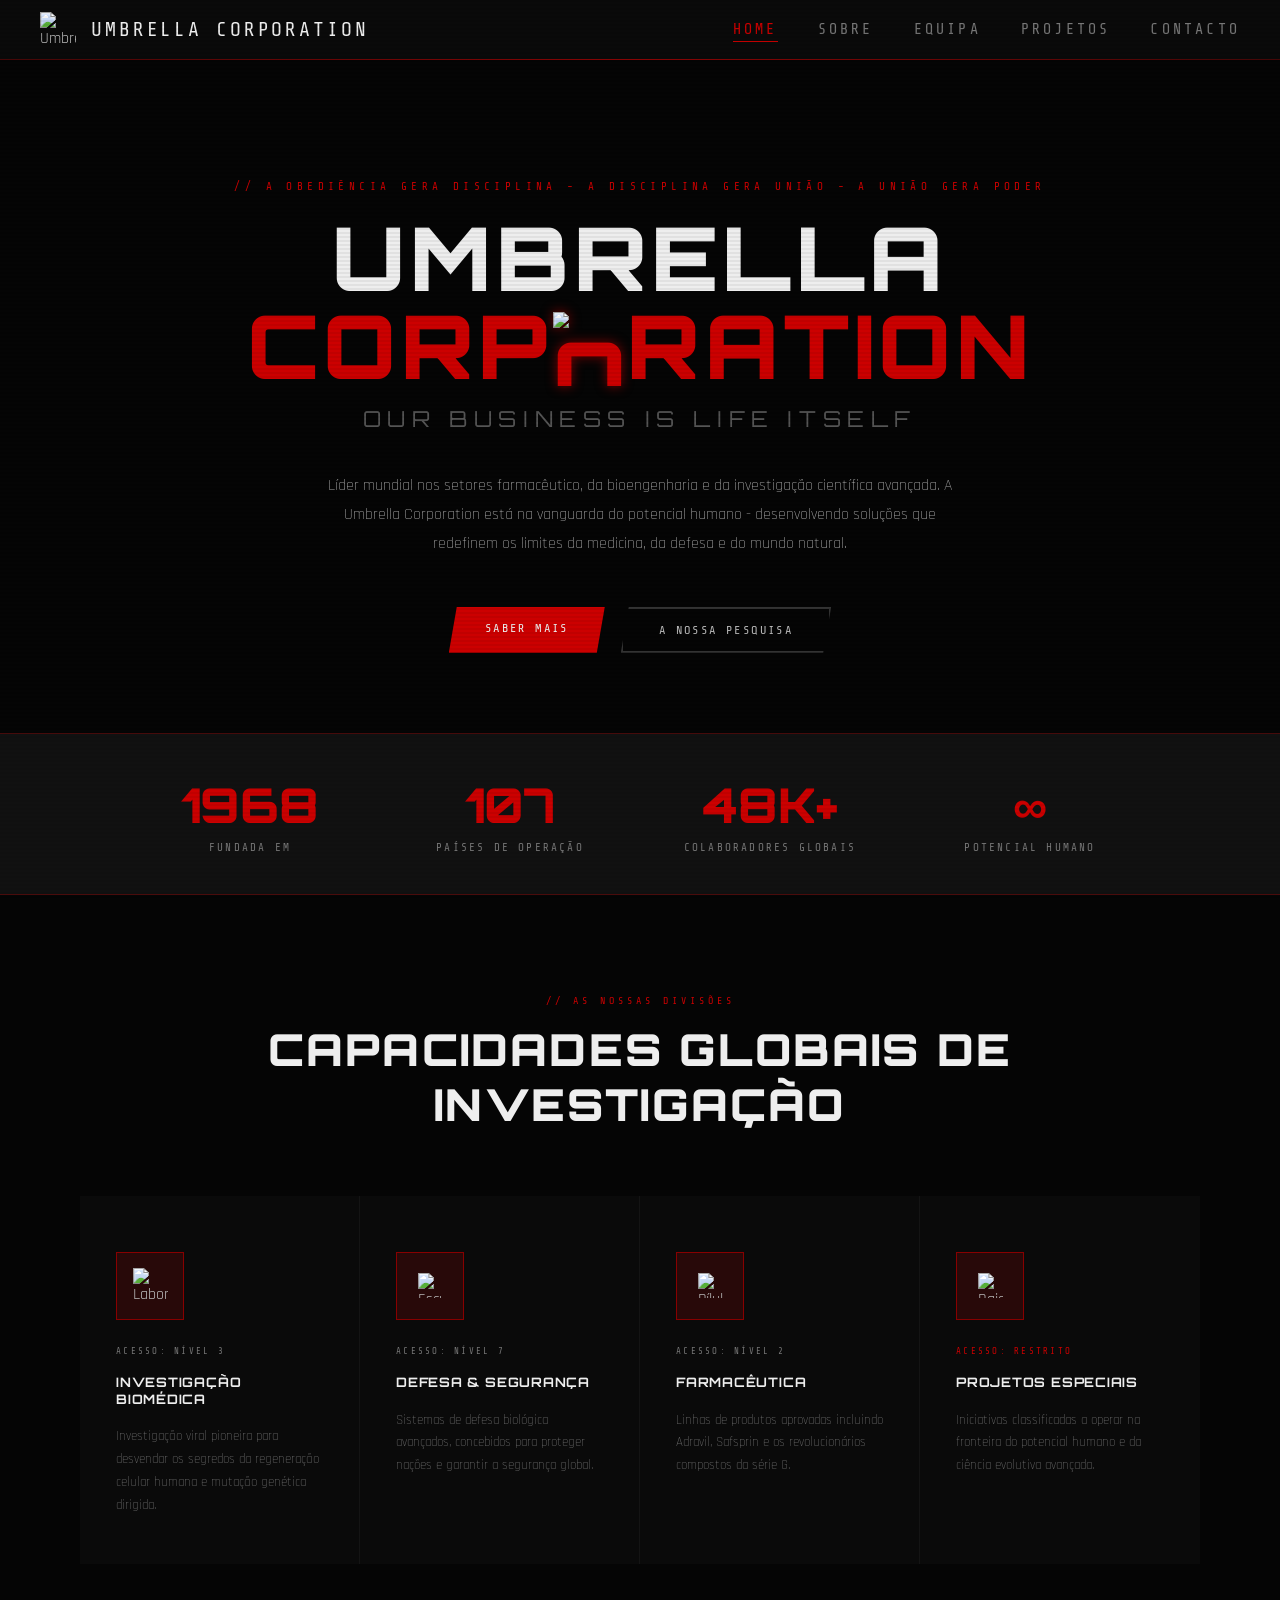
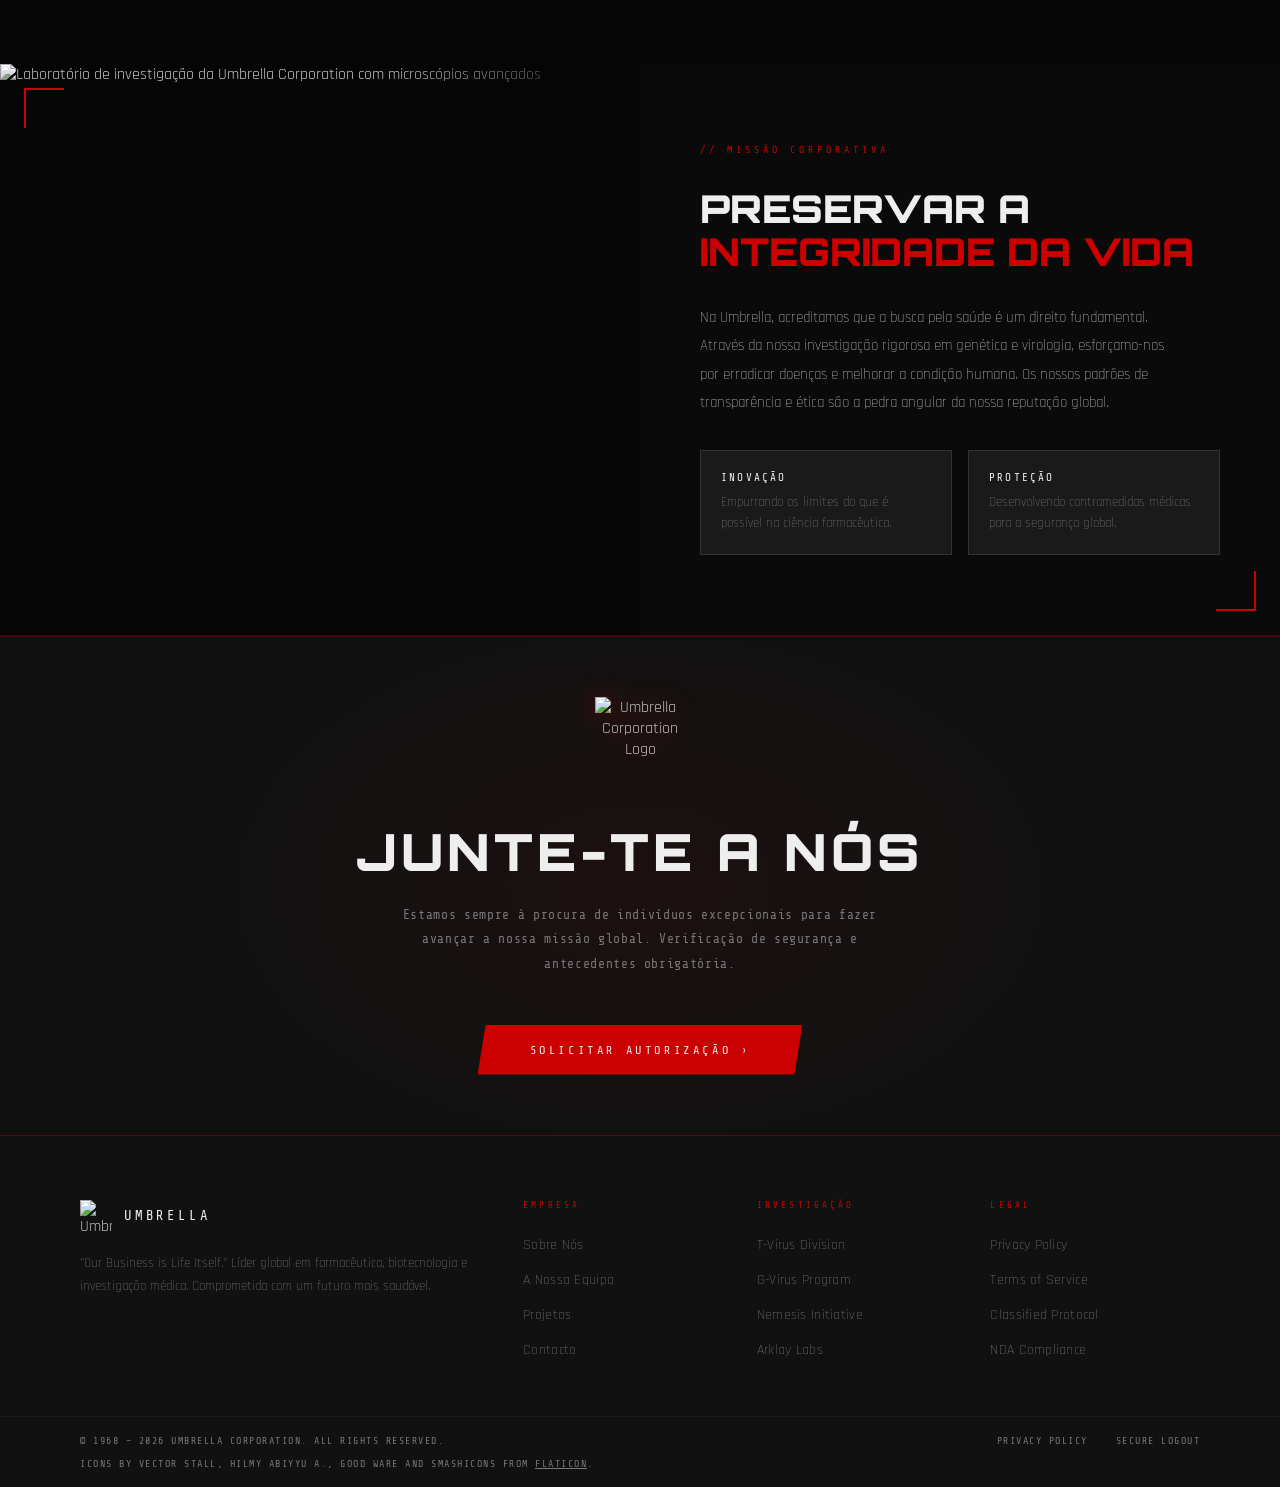
==== commit a1c44f64: "add license file, update README with license badge and improve footer attribution in multiple HTML f" ====
--- a/index.html
+++ b/index.html
@@ -268,6 +268,16 @@
             <a href="#" class="footer-bottom-link">Secure Logout</a>
           </div>
         </div>
+        <p class="footer-copy footer-credits">
+          Icons by Vector Stall, Hilmy Abiyyu A., Good Ware and Smashicons from
+          <a
+            href="https://www.flaticon.com"
+            target="_blank"
+            rel="noopener noreferrer"
+            title="Flaticon"
+            >Flaticon</a
+          >.
+        </p>
       </div>
     </footer>
   </body>
--- a/style.css
+++ b/style.css
@@ -270,6 +270,19 @@
   text-transform: uppercase;
 }
 
+/* footer attribution (Flaticon) */
+.footer-credits {
+  max-width: 1200px;
+  margin: -6px auto 0;
+  padding: 0 40px 18px;
+  text-align: left;
+}
+
+.footer-credits a {
+  color: inherit;
+  text-decoration: underline;
+}
+
 .footer-bottom-links {
   display: flex;
   gap: 28px;
